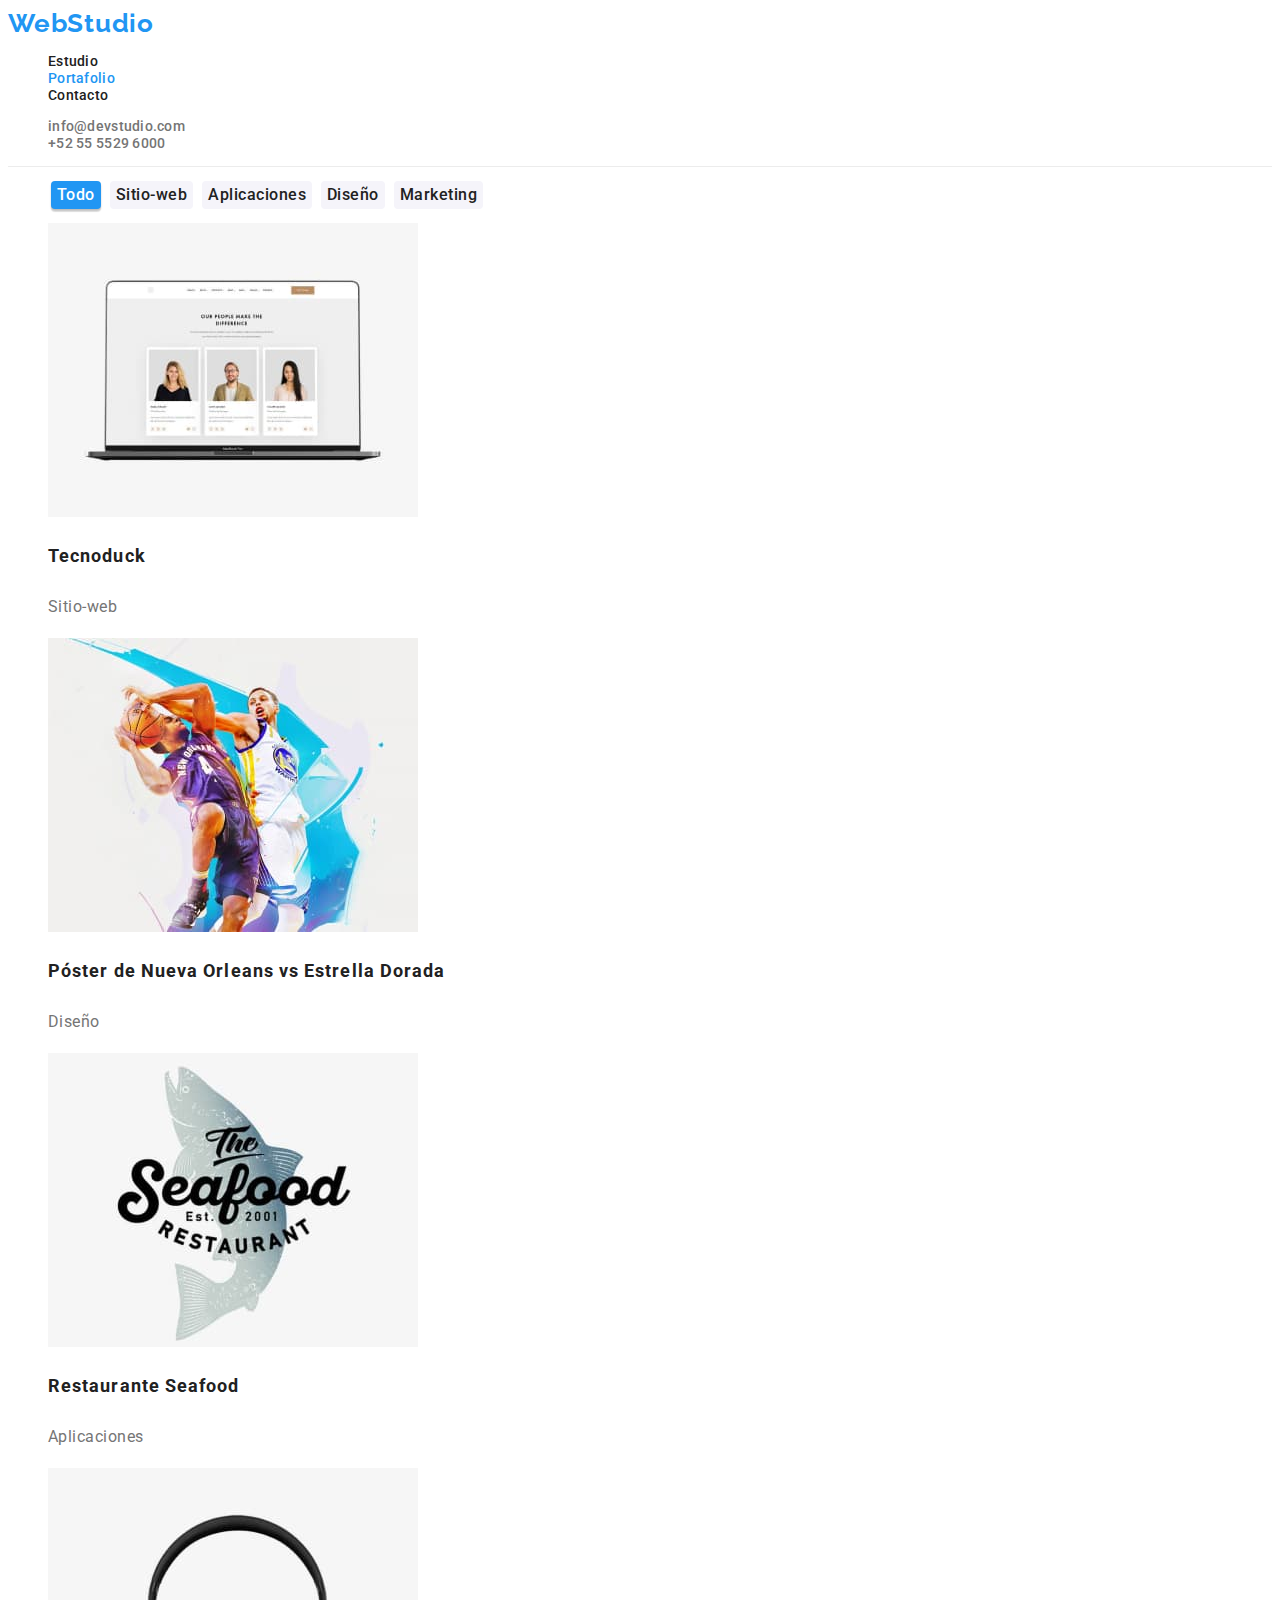
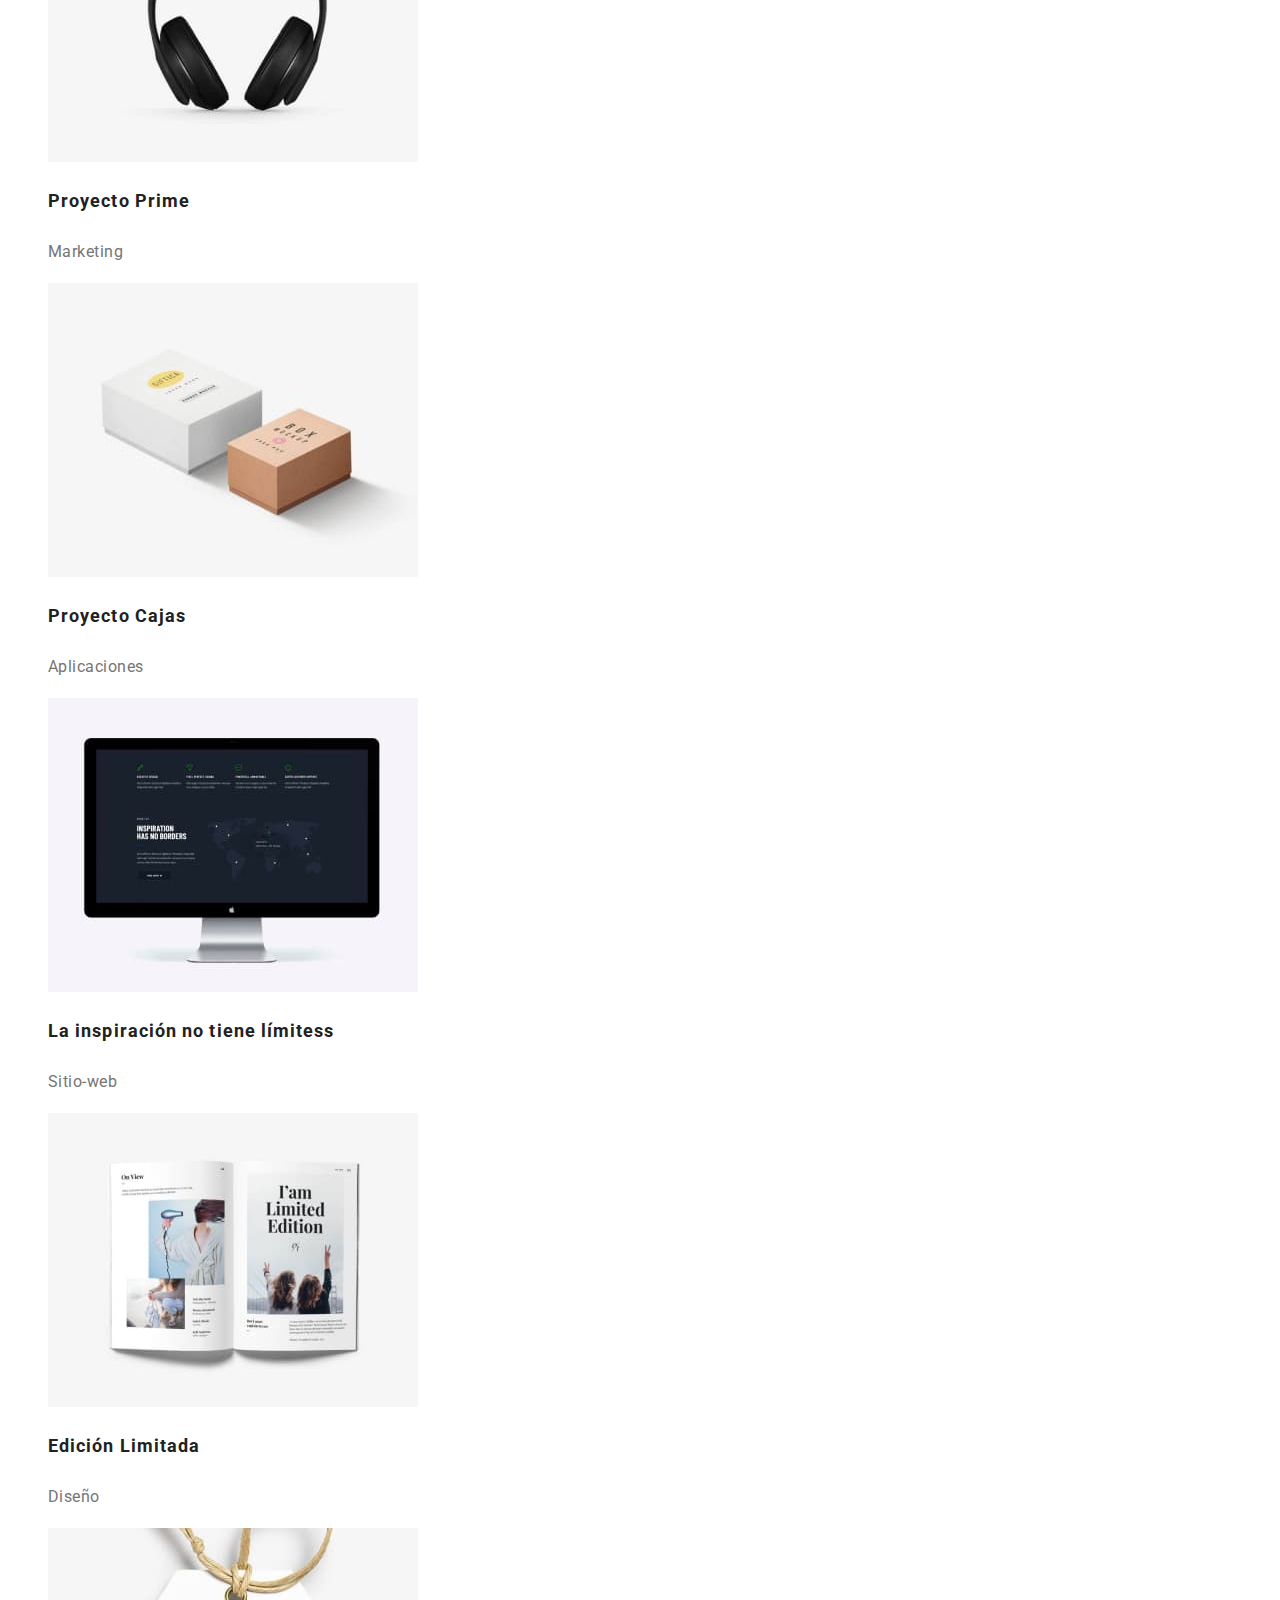
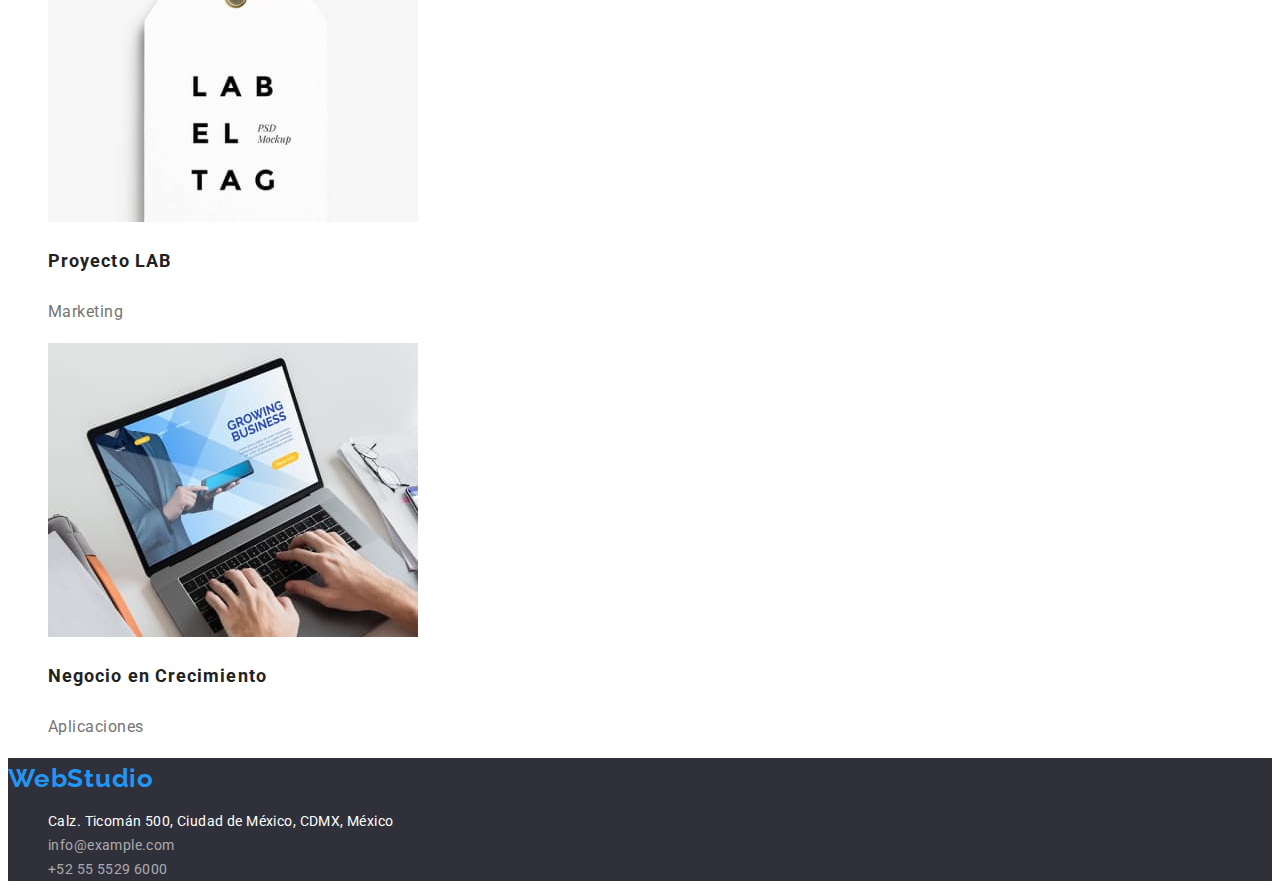
==== portfolio.html @ 963b59cc "Initial commit" ====
<!DOCTYPE html>
<html lang="en">
  <head>
    <meta charset="UTF-8" />
    <meta http-equiv="X-UA-Compatible" content="IE=edge" />
    <meta name="viewport" content="width=device-width, initial-scale=1.0" />
    <link rel="stylesheet" href="css/styles.css" />
    <link
      href="https://fonts.googleapis.com/css2?family=Raleway:ital,wght@0,400;0,500;0,900;1,700&family=Roboto:ital,wght@0,100;0,300;0,400;0,500;0,700;0,900;1,100;1,300;1,400;1,500;1,700;1,900&display=swap"
      rel="stylesheet"
    />
    <title>Portafolio</title>
  </head>
  <body>
    <!-- Aquí empieza el encabezado principal que se mantendrá en todas las páginas del sitio web -->
    <header class="header-container">
      <a href="./index.html" class="header-logo link"
        ><span class="logo-blue">WebStudio</span></a
      >
      <nav class="header-nav">
        <ul class="header-menu list">
          <li class="header-menu-item">
            <a href="./index.html" class="header-link link">Estudio</a>
          </li>
          <li class="header-menu-item">
            <a href="./portfolio.html" class="header-link link current"
              >Portafolio</a
            >
          </li>
          <li class="header-menu-item">
            <a href="" class="header-link link">Contacto</a>
          </li>
        </ul>
      </nav>
      <ul class="header-contacts list">
        <li class="header-email">
          <a href="mailto:info@devstudio.com" class="email link"
            >info@devstudio.com</a
          >
        </li>
        <li class="header-tel">
          <a href="tel:+525555296000" class="tel link">+52 55 5529 6000</a>
        </li>
      </ul>
    </header>
    <!-- Aquí está el contenido principal de nuestra página -->
    <main>
      <!-- Contiene la sección del portafolio -->
      <section class="navbar-section">
        <ul class="nav-list list">
          <li class="list-button">
            <button type="button" class="nav-button button-current">
              Todo
            </button>
          </li>
          <li class="list-button">
            <button type="button" class="nav-button">Sitio-web</button>
          </li>
          <li class="list-button">
            <button type="button" class="nav-button">Aplicaciones</button>
          </li>
          <li class="list-button">
            <button type="button" class="nav-button">Diseño</button>
          </li>
          <li class="list-button">
            <button type="button" class="nav-button">Marketing</button>
          </li>
        </ul>
        <ul class="list-portfolio list">
          <li class="portfolio-item">
            <img
              src="./image/tecnoduck.jpg"
              alt="Sitio-web Tecnoduck"
              width="370"
            />
            <h3 class="title-portfolio">Tecnoduck</h3>
            <p class="portfolio-text">Sitio-web</p>
          </li>
          <li class="portfolio-item">
            <img
              src="./image/poster.jpg"
              alt="Nueva Orleans vs Estrella Dorada"
              width="370"
            />
            <h3 class="title-portfolio">
              Póster de Nueva Orleans vs Estrella Dorada
            </h3>
            <p class="portfolio-text">Diseño</p>
          </li>
          <li>
            <img
              src="./image/restaurant.jpg"
              alt="Restaurante Seafood"
              width="370"
            />
            <h3 class="title-portfolio">Restaurante Seafood</h3>
            <p class="portfolio-text">Aplicaciones</p>
          </li>
          <li class="portfolio-item">
            <img src="./image/proyecto-prime.jpg" alt="Diadema" width="370" />
            <h3 class="title-portfolio">Proyecto Prime</h3>
            <p class="portfolio-text">Marketing</p>
          </li>
          <li>
            <img src="./image/proyecto-caja.jpg" alt="Cajas" width="370" />
            <h3 class="title-portfolio">Proyecto Cajas</h3>
            <p class="portfolio-text">Aplicaciones</p>
          </li>
          <li>
            <img src="./image/inspiracion.jpg" alt="Computador" width="370" />
            <h3 class="title-portfolio">La inspiración no tiene límitess</h3>
            <p class="portfolio-text">Sitio-web</p>
          </li>
          <li>
            <img src="./image/edicion-limitada.jpg" alt="Revista" width="370" />
            <h3 class="title-portfolio">Edición Limitada</h3>
            <p class="portfolio-text">Diseño</p>
          </li>
          <li>
            <img
              src="./image/proyecto-lab.jpg"
              alt="Etiqueta Lab El Tag"
              width="370"
            />
            <h3 class="title-portfolio">Proyecto LAB</h3>
            <p class="portfolio-text">Marketing</p>
          </li>
          <li class="portfolio-item">
            <img
              src="./image/negocio-crecimiento.jpg"
              alt="Miembro del equipo de trabajo Pablo Mijangos"
              width="370"
            />
            <h3 class="title-portfolio">Negocio en Crecimiento</h3>
            <p class="portfolio-text">Aplicaciones</p>
          </li>
        </ul>
      </section>
    </main>
    <!-- Y aquí está nuestro pie de página principal que se utiliza en todas las páginas de nuestro sitio web -->
    <footer class="footer-container">
      <a href="/index.html" class="footer-logo link"
        ><span class="logo-blue">WebStudio</span></a
      >
      <address class="footer_address">
        <ul class="footer-list list">
          <li class="footer-list-item">
            <a href="" class="address-contact link"
              >Calz. Ticomán 500, Ciudad de México, CDMX, México</a
            >
          </li>
          <li class="footer-list-item">
            <a href="mailto:info@example.com" class="footer-contact link"
              >info@example.com</a
            >
          </li>
          <li class="footer-list-item">
            <a href="tel:+525555296000" class="footer-contact link"
              >+52 55 5529 6000
            </a>
          </li>
        </ul>
      </address>
    </footer>
  </body>
</html>
---- css/styles.css ----
:root {
  --primary-text-color: #212121;
  --secundary-text-color: #757575;
  --tertiary-tex-color: rgba(255, 255, 255, 0.6);
  --accent-color: #2196f3;
  --primary-background-color: #ffffff;
  --secondary-background-color: #2f303a;
  --tertiary-background-color: #f5f4fa;
}

body {
  font-family: 'Roboto', sans-serif;
  color: var(--primary-text-color);
  background-color: var(--primary-background-color);
  font-size: 14px;
}
.list {
  list-style: none;
}
.link {
  text-decoration: none;
}

.logo-blue {
  font-family: 'Raleway', sans-serif;
  font-weight: 700;
  font-size: 26px;
  line-height: 1.19;
  letter-spacing: 0.03em;
  color: var(--accent-color);
}
.header-container {
  border-bottom: 1px solid #ececec;
}
.header-link {
  font-weight: 500;
  line-height: 1.14;
  letter-spacing: 0.02em;
  color: var(--primary-text-color);
}
.hearder-logo:focus,
.header-link:hover,
.hearder-link:focus,
.tel:hover,
.tel:focus,
.email:hover,
.email:focus,
.footer-logo:focus,
.address-contact:hover,
.address-contact:focus,
.footer-contact:hover,
.footer-contact:focus {
  color: var(--accent-color);
}
.current {
  color: var(--accent-color);
}
.tel,
.email {
  font-weight: 500;
  line-height: 1.14;
  letter-spacing: 0.02em;
  color: var(--secundary-text-color);
}
.main-intro,
.footer-container {
  background-color: var(--secondary-background-color);
}
.main-intro h1 {
  font-weight: 900;
  font-size: 44px;
  color: #ffffff;
  text-align: center;
  letter-spacing: 0.06em;
  text-transform: uppercase;
}
.intro-button {
  font-family: 'Roboto';
  font-weight: 700;
  font-size: 16px;
  line-height: 30px;
  background: var(--accent-color);
  color: var(--primary-background-color);
  box-shadow: 0px 4px 4px rgba(0, 0, 0, 0.15);
  border-radius: 4px;
  cursor: pointer;
}
.intro-button:hover,
.intro-button:focus {
  color: var(--secundary-text-color);
}
.title-benefits {
  font-weight: 700;
  line-height: 16px;
  letter-spacing: 0.03em;
  color: var(--primary-text-color);
}
.benefits-text {
  font-weight: 400;
  line-height: 24px;
  letter-spacing: 0.03em;
  color: var(--secundary-text-color);
}

.title-what-do,
.title-our-team2 {
  font-weight: 700;
  font-size: 36px;
  line-height: 42px;
  text-align: center;
  letter-spacing: 0.03em;
  color: var(--primary-text-color);
}
.section-our-team {
  background-color: var(--tertiary-background-color);
}
.title-our-team3 {
  font-weight: 500;
  font-size: 16px;
  line-height: 19px;
  letter-spacing: 0.03em;
  color: var(--primary-text-color);
}
.our-team-text {
  font-weight: 400;
  font-size: 16px;
  line-height: 19px;
  letter-spacing: 0.03em;
  color: var(--secundary-text-color);
}
.footer-logo {
  font-family: 'Raleway', sans-serif;
  color: var(--primary-background-color);
  font-weight: 700;
  font-size: 31px;
  line-height: 1.19;
  letter-spacing: 0.03em;
}
.address-contact {
  font-style: normal;
  font-weight: 400;
  line-height: 24px;
  letter-spacing: 0.03em;
  color: var(--primary-background-color);
}
.footer-contact {
  font-style: normal;
  font-weight: 400;
  line-height: 24px;
  letter-spacing: 0.03em;
  color: var(--tertiary-tex-color);
}
.title-portfolio {
  font-weight: 700;
  font-size: 18px;
  line-height: 36px;
  letter-spacing: 0.06em;
  color: var(--primary-text-color);
}
.portfolio-text {
  font-weight: 400;
  font-size: 16px;
  line-height: 30px;
  letter-spacing: 0.03em;
  color: var(--secundary-text-color);
}
.nav-button {
  font-family: 'Roboto';
  font-weight: 500;
  font-size: 16px;
  line-height: 26px;
  letter-spacing: 0.03em;
  color: var(--primary-text-color);
  background-color: var(--tertiary-background-color);
  border-radius: 4px;
  outline: none;
  border: none;
  cursor: pointer;
}
.button-current {
  color: var(--primary-background-color);
  background-color: var(--accent-color);
  box-shadow: 0px 3px 1px rgba(0, 0, 0, 0.1), 0px 1px 2px rgba(0, 0, 0, 0.08),
    0px 2px 2px rgba(0, 0, 0, 0.12);
}
.nav-button:hover,
.nav-button:focus {
  color: var(--primary-background-color);
  background-color: var(--accent-color);
}
.list-button {
  display: inline;
  padding-left: 3px;
  padding-right: 3px;
}
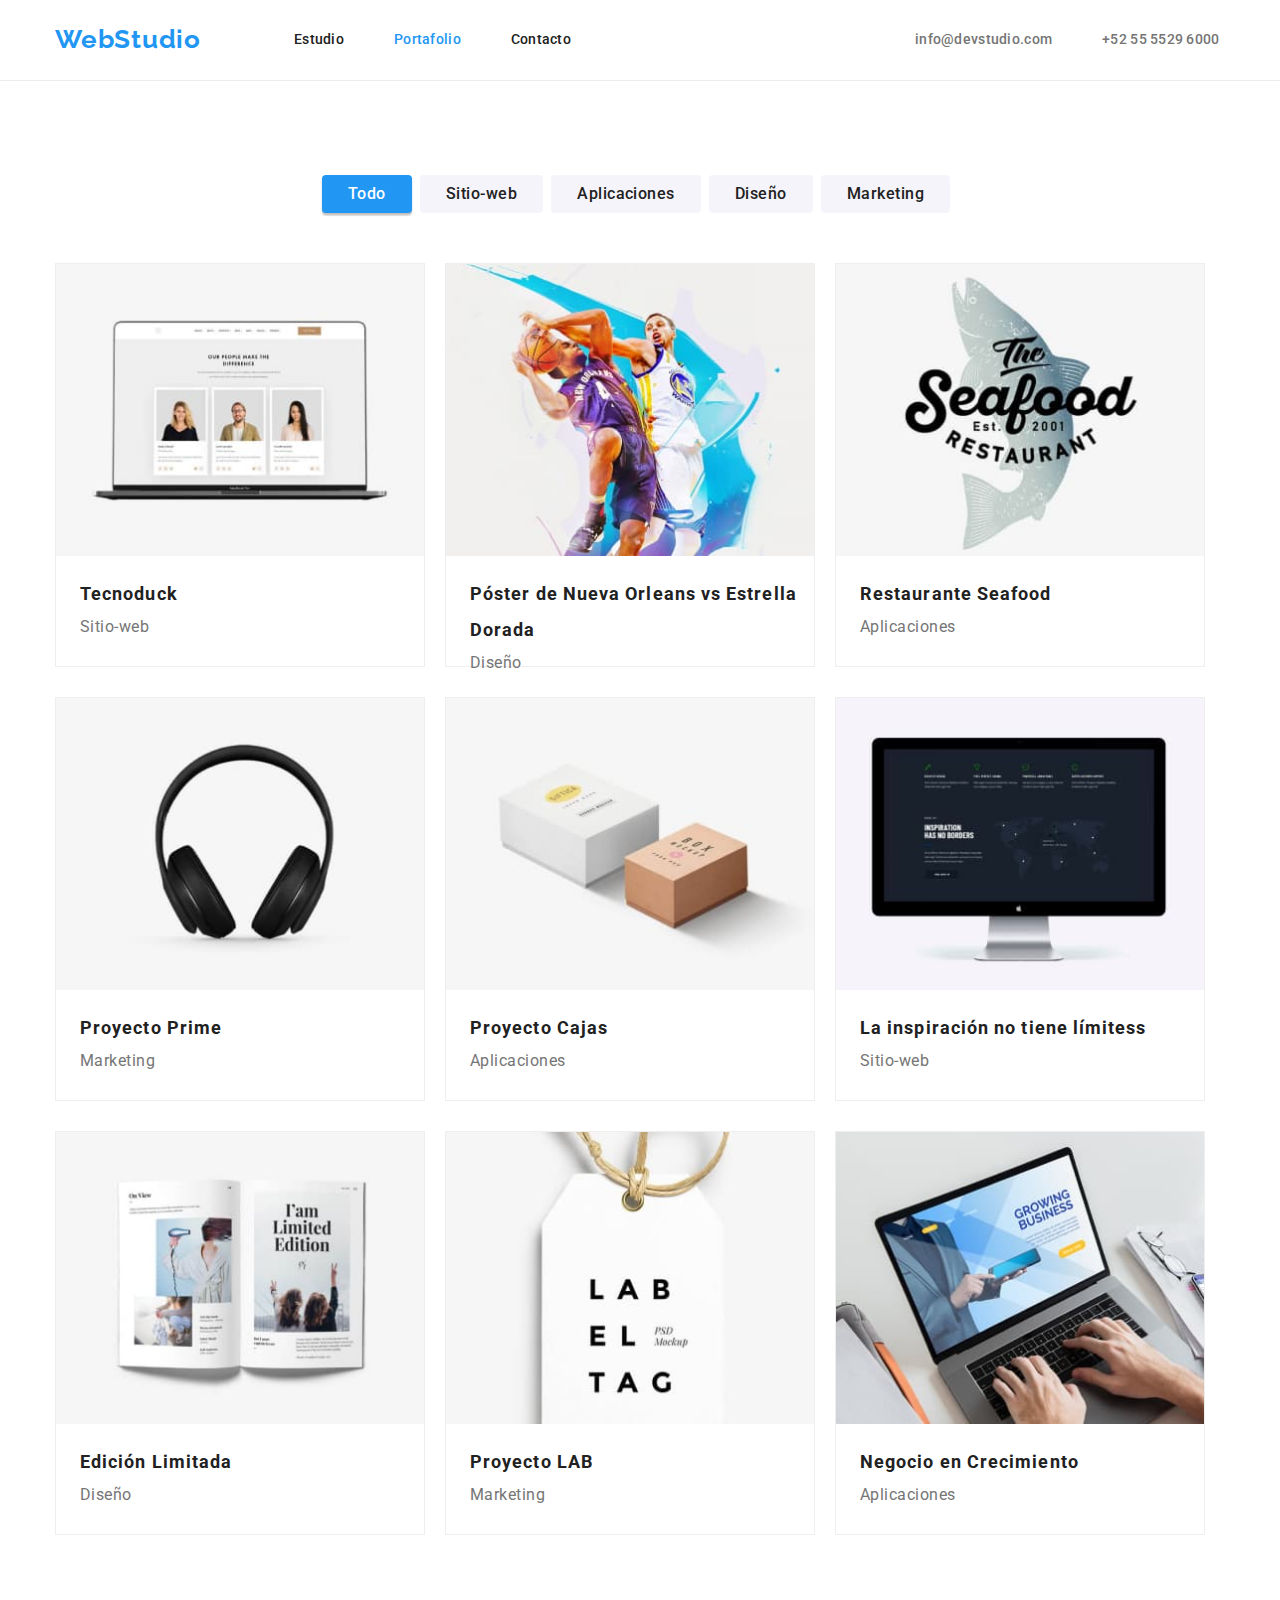
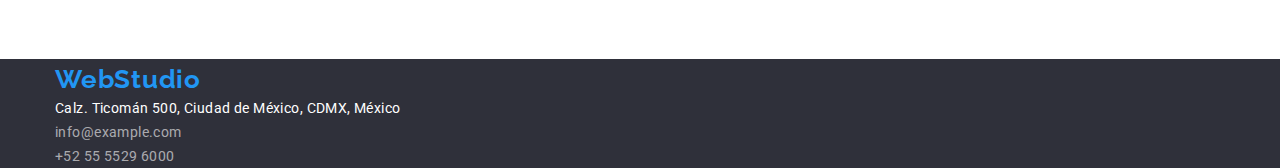
==== commit d50fd42c: "Se modifico index.html, portfolio.html y styles.css" ====
--- a/portfolio.html
+++ b/portfolio.html
@@ -4,163 +4,186 @@
     <meta charset="UTF-8" />
     <meta http-equiv="X-UA-Compatible" content="IE=edge" />
     <meta name="viewport" content="width=device-width, initial-scale=1.0" />
-    <link rel="stylesheet" href="css/styles.css" />
+    <title>WebStudio</title>
+    <!-- Fuentes -->
     <link
       href="https://fonts.googleapis.com/css2?family=Raleway:ital,wght@0,400;0,500;0,900;1,700&family=Roboto:ital,wght@0,100;0,300;0,400;0,500;0,700;0,900;1,100;1,300;1,400;1,500;1,700;1,900&display=swap"
       rel="stylesheet"
     />
-    <title>Portafolio</title>
+    <link rel="preconnect" href="https://fonts.googleapis.com" />
+    <link rel="preconnect" href="https://fonts.gstatic.com" crossorigin />
+    <!-- Normalize -->
+    <link
+      rel="stylesheet"
+      href="https://cdnjs.cloudflare.com/ajax/libs/modern-normalize/1.0.0/modern-normalize.min.css"
+    />
+    <!-- Mis Estilos -->
+    <link rel="stylesheet" href="./css/styles.css" />
   </head>
   <body>
     <!-- Aquí empieza el encabezado principal que se mantendrá en todas las páginas del sitio web -->
-    <header class="header-container">
-      <a href="./index.html" class="header-logo link"
-        ><span class="logo-blue">WebStudio</span></a
-      >
-      <nav class="header-nav">
-        <ul class="header-menu list">
-          <li class="header-menu-item">
-            <a href="./index.html" class="header-link link">Estudio</a>
-          </li>
-          <li class="header-menu-item">
-            <a href="./portfolio.html" class="header-link link current"
-              >Portafolio</a
+    <header class="header">
+      <div class="container container-header">
+        <a href="./index.html" class="header-logo link"
+          ><span class="logo-blue">WebStudio</span></a
+        >
+        <nav class="header-nav">
+          <ul class="header-menu list">
+            <li class="header-menu-item">
+              <a href="./index.html" class="header-link link">Estudio</a>
+            </li>
+            <li class="header-menu-item">
+              <a href="./portfolio.html" class="header-link link current"
+                >Portafolio</a
+              >
+            </li>
+            <li class="header-menu-item">
+              <a href="" class="header-link link contacto">Contacto</a>
+            </li>
+          </ul>
+        </nav>
+        <ul class="header-contacts list">
+          <li class="header-email">
+            <a
+              href="mailto:info@devstudio.com"
+              class="email header-contacts-link link"
+              >info@devstudio.com</a
             >
           </li>
-          <li class="header-menu-item">
-            <a href="" class="header-link link">Contacto</a>
+          <li class="header-tel">
+            <a href="tel:+525555296000" class="tel header-contacts-link link"
+              >+52 55 5529 6000</a
+            >
           </li>
         </ul>
-      </nav>
-      <ul class="header-contacts list">
-        <li class="header-email">
-          <a href="mailto:info@devstudio.com" class="email link"
-            >info@devstudio.com</a
-          >
-        </li>
-        <li class="header-tel">
-          <a href="tel:+525555296000" class="tel link">+52 55 5529 6000</a>
-        </li>
-      </ul>
+      </div>
     </header>
     <!-- Aquí está el contenido principal de nuestra página -->
     <main>
       <!-- Contiene la sección del portafolio -->
-      <section class="navbar-section">
-        <ul class="nav-list list">
-          <li class="list-button">
-            <button type="button" class="nav-button button-current">
-              Todo
-            </button>
-          </li>
-          <li class="list-button">
-            <button type="button" class="nav-button">Sitio-web</button>
-          </li>
-          <li class="list-button">
-            <button type="button" class="nav-button">Aplicaciones</button>
-          </li>
-          <li class="list-button">
-            <button type="button" class="nav-button">Diseño</button>
-          </li>
-          <li class="list-button">
-            <button type="button" class="nav-button">Marketing</button>
-          </li>
-        </ul>
-        <ul class="list-portfolio list">
-          <li class="portfolio-item">
-            <img
-              src="./image/tecnoduck.jpg"
-              alt="Sitio-web Tecnoduck"
-              width="370"
-            />
-            <h3 class="title-portfolio">Tecnoduck</h3>
-            <p class="portfolio-text">Sitio-web</p>
-          </li>
-          <li class="portfolio-item">
-            <img
-              src="./image/poster.jpg"
-              alt="Nueva Orleans vs Estrella Dorada"
-              width="370"
-            />
-            <h3 class="title-portfolio">
-              Póster de Nueva Orleans vs Estrella Dorada
-            </h3>
-            <p class="portfolio-text">Diseño</p>
-          </li>
-          <li>
-            <img
-              src="./image/restaurant.jpg"
-              alt="Restaurante Seafood"
-              width="370"
-            />
-            <h3 class="title-portfolio">Restaurante Seafood</h3>
-            <p class="portfolio-text">Aplicaciones</p>
-          </li>
-          <li class="portfolio-item">
-            <img src="./image/proyecto-prime.jpg" alt="Diadema" width="370" />
-            <h3 class="title-portfolio">Proyecto Prime</h3>
-            <p class="portfolio-text">Marketing</p>
-          </li>
-          <li>
-            <img src="./image/proyecto-caja.jpg" alt="Cajas" width="370" />
-            <h3 class="title-portfolio">Proyecto Cajas</h3>
-            <p class="portfolio-text">Aplicaciones</p>
-          </li>
-          <li>
-            <img src="./image/inspiracion.jpg" alt="Computador" width="370" />
-            <h3 class="title-portfolio">La inspiración no tiene límitess</h3>
-            <p class="portfolio-text">Sitio-web</p>
-          </li>
-          <li>
-            <img src="./image/edicion-limitada.jpg" alt="Revista" width="370" />
-            <h3 class="title-portfolio">Edición Limitada</h3>
-            <p class="portfolio-text">Diseño</p>
-          </li>
-          <li>
-            <img
-              src="./image/proyecto-lab.jpg"
-              alt="Etiqueta Lab El Tag"
-              width="370"
-            />
-            <h3 class="title-portfolio">Proyecto LAB</h3>
-            <p class="portfolio-text">Marketing</p>
-          </li>
-          <li class="portfolio-item">
-            <img
-              src="./image/negocio-crecimiento.jpg"
-              alt="Miembro del equipo de trabajo Pablo Mijangos"
-              width="370"
-            />
-            <h3 class="title-portfolio">Negocio en Crecimiento</h3>
-            <p class="portfolio-text">Aplicaciones</p>
-          </li>
-        </ul>
+      <section class="navbar-section section">
+        <div class="container">
+          <ul class="nav-list list">
+            <li class="list-button">
+              <button type="button" class="nav-button button-current">
+                Todo
+              </button>
+            </li>
+            <li class="list-button">
+              <button type="button" class="nav-button">Sitio-web</button>
+            </li>
+            <li class="list-button">
+              <button type="button" class="nav-button">Aplicaciones</button>
+            </li>
+            <li class="list-button">
+              <button type="button" class="nav-button">Diseño</button>
+            </li>
+            <li class="list-button">
+              <button type="button" class="nav-button">Marketing</button>
+            </li>
+          </ul>
+          <ul class="list-portfolio grid-container-portfolio list">
+            <li class="portfolio-item">
+              <img
+                src="./image/tecnoduck.jpg"
+                alt="Sitio-web Tecnoduck"
+                width="370"
+              />
+              <h3 class="title-portfolio">Tecnoduck</h3>
+              <p class="portfolio-text">Sitio-web</p>
+            </li>
+            <li class="portfolio-item">
+              <img
+                src="./image/poster.jpg"
+                alt="Nueva Orleans vs Estrella Dorada"
+                width="370"
+              />
+              <h3 class="title-portfolio">
+                Póster de Nueva Orleans vs Estrella Dorada
+              </h3>
+              <p class="portfolio-text">Diseño</p>
+            </li>
+            <li class="portfolio-item">
+              <img
+                src="./image/restaurant.jpg"
+                alt="Restaurante Seafood"
+                width="370"
+              />
+              <h3 class="title-portfolio">Restaurante Seafood</h3>
+              <p class="portfolio-text">Aplicaciones</p>
+            </li>
+            <li class="portfolio-item">
+              <img src="./image/proyecto-prime.jpg" alt="Diadema" width="370" />
+              <h3 class="title-portfolio">Proyecto Prime</h3>
+              <p class="portfolio-text">Marketing</p>
+            </li>
+            <li class="portfolio-item">
+              <img src="./image/proyecto-caja.jpg" alt="Cajas" width="370" />
+              <h3 class="title-portfolio">Proyecto Cajas</h3>
+              <p class="portfolio-text">Aplicaciones</p>
+            </li>
+            <li class="portfolio-item">
+              <img src="./image/inspiracion.jpg" alt="Computador" width="370" />
+              <h3 class="title-portfolio">La inspiración no tiene límitess</h3>
+              <p class="portfolio-text">Sitio-web</p>
+            </li>
+            <li class="portfolio-item">
+              <img
+                src="./image/edicion-limitada.jpg"
+                alt="Revista"
+                width="370"
+              />
+              <h3 class="title-portfolio">Edición Limitada</h3>
+              <p class="portfolio-text">Diseño</p>
+            </li>
+            <li class="portfolio-item">
+              <img
+                src="./image/proyecto-lab.jpg"
+                alt="Etiqueta Lab El Tag"
+                width="370"
+              />
+              <h3 class="title-portfolio">Proyecto LAB</h3>
+              <p class="portfolio-text">Marketing</p>
+            </li>
+            <li class="portfolio-item">
+              <img
+                src="./image/negocio-crecimiento.jpg"
+                alt="Miembro del equipo de trabajo Pablo Mijangos"
+                width="370"
+              />
+              <h3 class="title-portfolio">Negocio en Crecimiento</h3>
+              <p class="portfolio-text">Aplicaciones</p>
+            </li>
+          </ul>
+        </div>
       </section>
     </main>
     <!-- Y aquí está nuestro pie de página principal que se utiliza en todas las páginas de nuestro sitio web -->
-    <footer class="footer-container">
-      <a href="/index.html" class="footer-logo link"
-        ><span class="logo-blue">WebStudio</span></a
-      >
-      <address class="footer_address">
-        <ul class="footer-list list">
-          <li class="footer-list-item">
-            <a href="" class="address-contact link"
-              >Calz. Ticomán 500, Ciudad de México, CDMX, México</a
-            >
-          </li>
-          <li class="footer-list-item">
-            <a href="mailto:info@example.com" class="footer-contact link"
-              >info@example.com</a
-            >
-          </li>
-          <li class="footer-list-item">
-            <a href="tel:+525555296000" class="footer-contact link"
-              >+52 55 5529 6000
-            </a>
-          </li>
-        </ul>
-      </address>
+    <footer class="footer">
+      <div class="container">
+        <a href="/index.html" class="footer-logo link"
+          ><span class="logo-blue">WebStudio</span></a
+        >
+        <address class="footer_address">
+          <ul class="footer-list list">
+            <li class="footer-list-item">
+              <a href="" class="address-contact link"
+                >Calz. Ticomán 500, Ciudad de México, CDMX, México</a
+              >
+            </li>
+            <li class="footer-list-item">
+              <a href="mailto:info@example.com" class="footer-contact link"
+                >info@example.com</a
+              >
+            </li>
+            <li class="footer-list-item">
+              <a href="tel:+525555296000" class="footer-contact link"
+                >+52 55 5529 6000
+              </a>
+            </li>
+          </ul>
+        </address>
+      </div>
     </footer>
   </body>
 </html>
--- a/css/styles.css
+++ b/css/styles.css
@@ -1,3 +1,63 @@
+*,
+*::before,
+*::after {
+  box-sizing: border-box;
+}
+h1 {
+  color: var(--hero-color);
+  font-size: 90px;
+}
+/*
+p {
+  font-size: 18px;
+  line-height: 30px;
+}
+
+span,
+a {
+  font-size: 11px;
+}
+*/
+b {
+  color: var(--custom-dark);
+  font-size: 42px;
+}
+
+h1,
+h2,
+h3,
+h4,
+h5,
+h6,
+p {
+  margin: 0;
+}
+
+html {
+  box-sizing: border-box;
+}
+
+img {
+  display: block;
+  max-width: 100%;
+  height: auto;
+}
+
+address {
+  font-style: normal;
+}
+
+.link {
+  text-decoration: none;
+  color: inherit;
+}
+
+.list {
+  list-style: none;
+  padding: 0;
+  margin: 0;
+}
+
 :root {
   --primary-text-color: #212121;
   --secundary-text-color: #757575;
@@ -14,13 +74,20 @@
   background-color: var(--primary-background-color);
   font-size: 14px;
 }
-.list {
-  list-style: none;
-}
-.link {
-  text-decoration: none;
-}
-
+
+.container {
+  width: 1200px;
+  padding-left: 15px;
+  padding-right: 15px;
+  margin: 0 auto;
+}
+
+.section {
+  padding-top: 94px;
+  padding-bottom: 94px;
+}
+
+/*SECTION-HEADER*/
 .logo-blue {
   font-family: 'Raleway', sans-serif;
   font-weight: 700;
@@ -29,22 +96,59 @@
   letter-spacing: 0.03em;
   color: var(--accent-color);
 }
-.header-container {
+
+.header-logo {
+  padding-top: 24px;
+  padding-bottom: 25px;
+  padding-right: 93px;
+}
+
+.header {
   border-bottom: 1px solid #ececec;
 }
+.container-header {
+  display: flex;
+  align-items: center;
+}
+
+.header-menu {
+  display: flex;
+}
+
+.header-contacts {
+  display: flex;
+}
+
 .header-link {
   font-weight: 500;
   line-height: 1.14;
   letter-spacing: 0.02em;
   color: var(--primary-text-color);
-}
-.hearder-logo:focus,
+  padding-top: 32px;
+  padding-bottom: 32px;
+}
+
+.header-contacts-link {
+  font-weight: 500;
+  line-height: 1.14;
+  letter-spacing: 0.02em;
+  color: var(--secundary-text-color);
+}
+
+.header-menu-item:not(:last-child),
+.header-email:not(:last-child) {
+  margin-right: 50px;
+}
+
+.contacto {
+  padding-right: 344px;
+}
+
+.header-logo:focus,
 .header-link:hover,
-.hearder-link:focus,
-.tel:hover,
-.tel:focus,
-.email:hover,
-.email:focus,
+.header-link:focus,
+.header-contacts-link:hover,
+.header-contacts-link:focus,
 .footer-logo:focus,
 .address-contact:hover,
 .address-contact:focus,
@@ -55,15 +159,10 @@
 .current {
   color: var(--accent-color);
 }
-.tel,
-.email {
-  font-weight: 500;
-  line-height: 1.14;
-  letter-spacing: 0.02em;
-  color: var(--secundary-text-color);
-}
+
+/*SECTION-INTRO*/
 .main-intro,
-.footer-container {
+.footer {
   background-color: var(--secondary-background-color);
 }
 .main-intro h1 {
@@ -73,6 +172,7 @@
   text-align: center;
   letter-spacing: 0.06em;
   text-transform: uppercase;
+  width: 696px;
 }
 .intro-button {
   font-family: 'Roboto';
@@ -84,42 +184,97 @@
   box-shadow: 0px 4px 4px rgba(0, 0, 0, 0.15);
   border-radius: 4px;
   cursor: pointer;
-}
+  border: none;
+  margin: 0 auto;
+  padding: 10px 32px;
+}
+
+.container-intro {
+  display: flex;
+  flex-direction: column;
+  justify-content: center;
+  align-items: center;
+  gap: 20px;
+}
+
+/*SECTION-BENEFITS*/
+.benefits-list {
+  display: flex;
+  justify-content: center;
+}
+
 .intro-button:hover,
 .intro-button:focus {
+  color: var(--primary-background-color);
+}
+.title-benefits {
+  font-weight: 700;
+  line-height: 16px;
+  letter-spacing: 0.03em;
+  color: var(--primary-text-color);
+  padding-bottom: 10px;
+}
+.benefits-text {
+  font-weight: 400;
+  line-height: 24px;
+  letter-spacing: 0.03em;
   color: var(--secundary-text-color);
-}
-.title-benefits {
-  font-weight: 700;
-  line-height: 16px;
-  letter-spacing: 0.03em;
-  color: var(--primary-text-color);
-}
-.benefits-text {
-  font-weight: 400;
-  line-height: 24px;
-  letter-spacing: 0.03em;
-  color: var(--secundary-text-color);
-}
+  width: 270px;
+  padding-right: 30px;
+}
+
+.img-container-list {
+  display: flex;
+  justify-content: center;
+  align-items: center;
+}
+
+/*SECTION-WORK*/
 
 .title-what-do,
-.title-our-team2 {
+.title-our-team {
   font-weight: 700;
   font-size: 36px;
   line-height: 42px;
   text-align: center;
   letter-spacing: 0.03em;
   color: var(--primary-text-color);
-}
+  padding-bottom: 50px;
+}
+
+.img-work-list {
+  width: 373.16px;
+  padding-right: 20px;
+}
+
+/*SECTION-OUR-TEAM*/
+
 .section-our-team {
   background-color: var(--tertiary-background-color);
 }
-.title-our-team3 {
+
+.grid-container-our-team {
+  display: grid;
+  grid-template-columns: 1fr 1fr 1fr 1fr;
+}
+
+.our-team-item {
+  background-color: var(--primary-background-color);
+  box-shadow: 0px 1px 3px rgba(0, 0, 0, 0.12), 0px 1px 1px rgba(0, 0, 0, 0.14),
+    0px 2px 1px rgba(0, 0, 0, 0.2);
+  border-radius: 0px 0px 4px 4px;
+  width: 270px;
+}
+
+.title-our-team-person {
   font-weight: 500;
   font-size: 16px;
   line-height: 19px;
   letter-spacing: 0.03em;
   color: var(--primary-text-color);
+  text-align: center;
+  padding-top: 30px;
+  padding-bottom: 10px;
 }
 .our-team-text {
   font-weight: 400;
@@ -127,69 +282,109 @@
   line-height: 19px;
   letter-spacing: 0.03em;
   color: var(--secundary-text-color);
-}
-.footer-logo {
-  font-family: 'Raleway', sans-serif;
-  color: var(--primary-background-color);
-  font-weight: 700;
-  font-size: 31px;
-  line-height: 1.19;
-  letter-spacing: 0.03em;
-}
-.address-contact {
-  font-style: normal;
-  font-weight: 400;
-  line-height: 24px;
-  letter-spacing: 0.03em;
-  color: var(--primary-background-color);
-}
-.footer-contact {
-  font-style: normal;
-  font-weight: 400;
-  line-height: 24px;
-  letter-spacing: 0.03em;
-  color: var(--tertiary-tex-color);
-}
+  text-align: center;
+  padding-bottom: 30px;
+}
+
+/*PORTFOLIO*/
+
+.nav-list {
+  display: flex;
+  justify-content: center;
+}
+.nav-button {
+  font-family: 'Roboto';
+  font-weight: 500;
+  font-size: 16px;
+  line-height: 26px;
+  letter-spacing: 0.03em;
+  color: var(--primary-text-color);
+  background-color: var(--tertiary-background-color);
+  border-radius: 4px;
+  border: none;
+  cursor: pointer;
+  margin-bottom: 50px;
+  padding: 6px 26px;
+}
+
+.button-current {
+  color: var(--primary-background-color);
+  background-color: var(--accent-color);
+  box-shadow: 0px 3px 1px rgba(0, 0, 0, 0.1), 0px 1px 2px rgba(0, 0, 0, 0.08),
+    0px 2px 2px rgba(0, 0, 0, 0.12);
+}
+
+.nav-button:hover,
+.nav-button:focus {
+  color: var(--primary-background-color);
+  background-color: var(--accent-color);
+}
+
+.list-button {
+  padding-right: 8px;
+}
+
 .title-portfolio {
   font-weight: 700;
   font-size: 18px;
   line-height: 36px;
   letter-spacing: 0.06em;
   color: var(--primary-text-color);
-}
+  padding-left: 24px;
+  padding-top: 20px;
+}
+
 .portfolio-text {
   font-weight: 400;
   font-size: 16px;
   line-height: 30px;
   letter-spacing: 0.03em;
   color: var(--secundary-text-color);
-}
-.nav-button {
-  font-family: 'Roboto';
-  font-weight: 500;
-  font-size: 16px;
-  line-height: 26px;
-  letter-spacing: 0.03em;
-  color: var(--primary-text-color);
-  background-color: var(--tertiary-background-color);
-  border-radius: 4px;
-  outline: none;
-  border: none;
-  cursor: pointer;
-}
-.button-current {
-  color: var(--primary-background-color);
-  background-color: var(--accent-color);
-  box-shadow: 0px 3px 1px rgba(0, 0, 0, 0.1), 0px 1px 2px rgba(0, 0, 0, 0.08),
-    0px 2px 2px rgba(0, 0, 0, 0.12);
-}
-.nav-button:hover,
-.nav-button:focus {
-  color: var(--primary-background-color);
-  background-color: var(--accent-color);
-}
-.list-button {
-  display: inline;
-  padding-left: 3px;
-  padding-right: 3px;
-}
+  padding-left: 24px;
+  padding-right: 24px;
+  padding-bottom: 20px;
+}
+
+.grid-container-portfolio {
+  display: grid;
+  grid-template-columns: 1fr 1fr 1fr;
+}
+
+.portfolio-item {
+  background-color: var(--primary-background-color);
+  border: 1px solid #eeeeee;
+  width: 370px;
+  height: 404px;
+  margin-bottom: 30px;
+}
+
+.portfolio-item:hover {
+  box-shadow: 0px 1px 1px rgba(0, 0, 0, 0.12), 0px 4px 4px rgba(0, 0, 0, 0.06),
+    1px 4px 6px rgba(0, 0, 0, 0.16);
+}
+
+/*FOOTER*/
+
+.footer-logo {
+  font-family: 'Raleway', sans-serif;
+  color: var(--primary-background-color);
+  font-weight: 700;
+  font-size: 31px;
+  line-height: 1.19;
+  letter-spacing: 0.03em;
+}
+.address-contact {
+  font-style: normal;
+  font-weight: 400;
+  line-height: 24px;
+  letter-spacing: 0.03em;
+  color: var(--primary-background-color);
+}
+
+.footer-contact {
+  font-style: normal;
+  font-weight: 400;
+  line-height: 24px;
+  letter-spacing: 0.03em;
+  color: var(--tertiary-tex-color);
+}
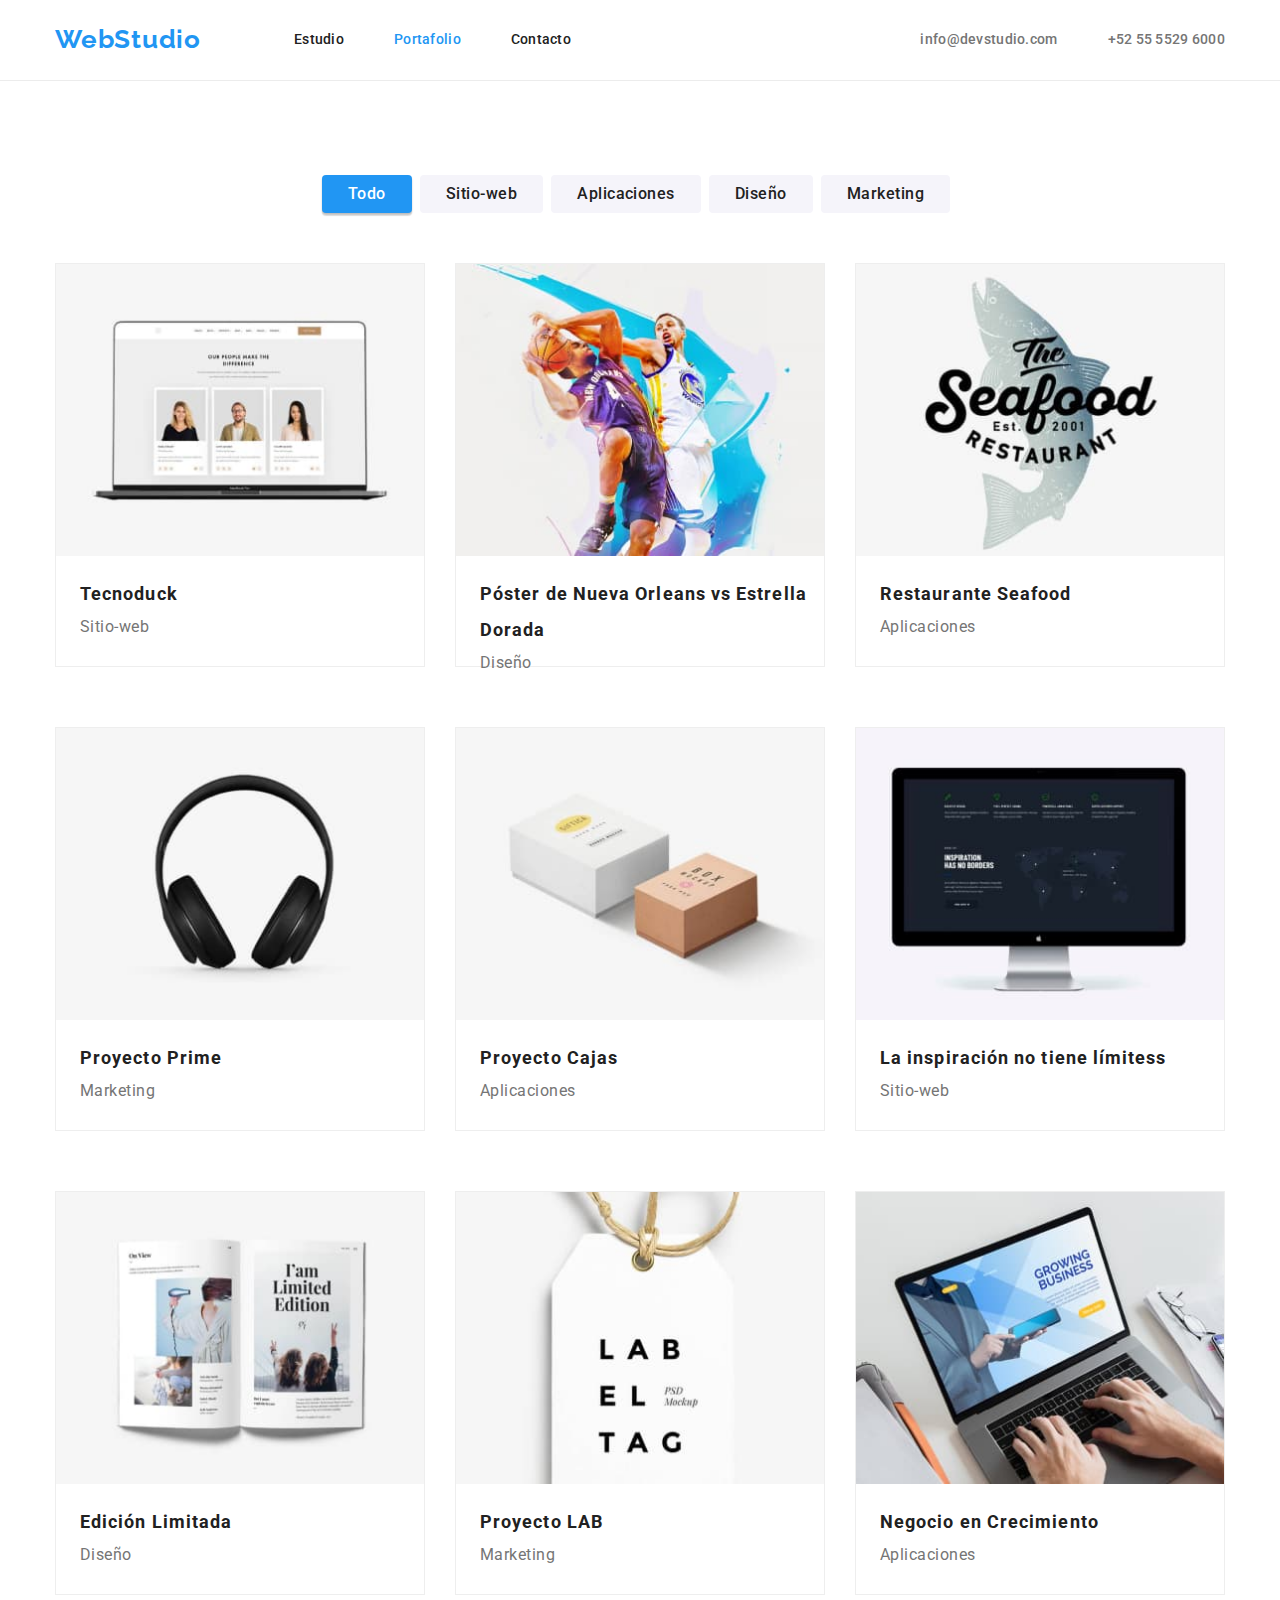
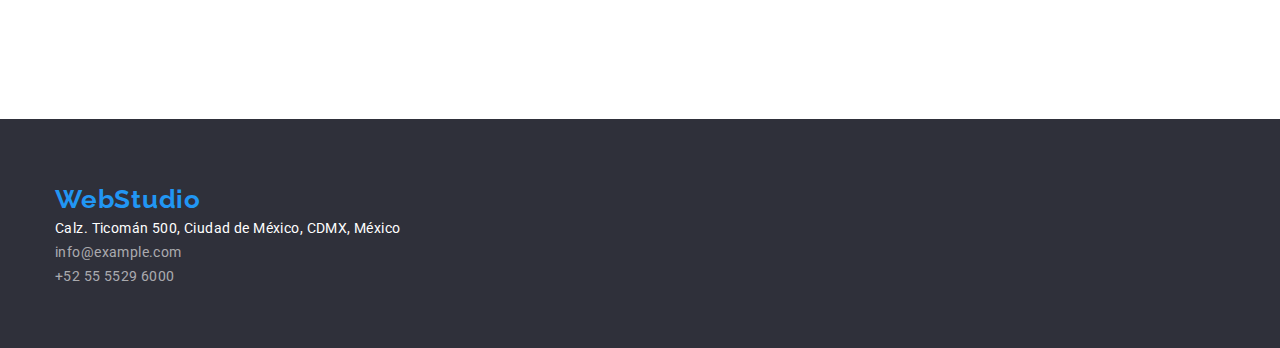
==== commit aace9542: "Se modifico index.html, portfolio.html y styles.css" ====
--- a/portfolio.html
+++ b/portfolio.html
@@ -82,15 +82,17 @@
               <button type="button" class="nav-button">Marketing</button>
             </li>
           </ul>
-          <ul class="list-portfolio grid-container-portfolio list">
+          <ul class="portfolio-list list">
             <li class="portfolio-item">
               <img
                 src="./image/tecnoduck.jpg"
                 alt="Sitio-web Tecnoduck"
                 width="370"
               />
-              <h3 class="title-portfolio">Tecnoduck</h3>
-              <p class="portfolio-text">Sitio-web</p>
+              <div class="container-title-text-port">
+                <h3 class="title-portfolio">Tecnoduck</h3>
+                <p class="portfolio-text">Sitio-web</p>
+              </div>
             </li>
             <li class="portfolio-item">
               <img
@@ -98,10 +100,12 @@
                 alt="Nueva Orleans vs Estrella Dorada"
                 width="370"
               />
-              <h3 class="title-portfolio">
-                Póster de Nueva Orleans vs Estrella Dorada
-              </h3>
-              <p class="portfolio-text">Diseño</p>
+              <div class="container-title-text-port">
+                <h3 class="title-portfolio">
+                  Póster de Nueva Orleans vs Estrella Dorada
+                </h3>
+                <p class="portfolio-text">Diseño</p>
+              </div>
             </li>
             <li class="portfolio-item">
               <img
@@ -109,23 +113,33 @@
                 alt="Restaurante Seafood"
                 width="370"
               />
-              <h3 class="title-portfolio">Restaurante Seafood</h3>
-              <p class="portfolio-text">Aplicaciones</p>
+              <div class="container-title-text-port">
+                <h3 class="title-portfolio">Restaurante Seafood</h3>
+                <p class="portfolio-text">Aplicaciones</p>
+              </div>
             </li>
             <li class="portfolio-item">
               <img src="./image/proyecto-prime.jpg" alt="Diadema" width="370" />
-              <h3 class="title-portfolio">Proyecto Prime</h3>
-              <p class="portfolio-text">Marketing</p>
+              <div class="container-title-text-port">
+                <h3 class="title-portfolio">Proyecto Prime</h3>
+                <p class="portfolio-text">Marketing</p>
+              </div>
             </li>
             <li class="portfolio-item">
               <img src="./image/proyecto-caja.jpg" alt="Cajas" width="370" />
-              <h3 class="title-portfolio">Proyecto Cajas</h3>
-              <p class="portfolio-text">Aplicaciones</p>
+              <div class="container-title-text-port">
+                <h3 class="title-portfolio">Proyecto Cajas</h3>
+                <p class="portfolio-text">Aplicaciones</p>
+              </div>
             </li>
             <li class="portfolio-item">
               <img src="./image/inspiracion.jpg" alt="Computador" width="370" />
-              <h3 class="title-portfolio">La inspiración no tiene límitess</h3>
-              <p class="portfolio-text">Sitio-web</p>
+              <div class="container-title-text-port">
+                <h3 class="title-portfolio">
+                  La inspiración no tiene límitess
+                </h3>
+                <p class="portfolio-text">Sitio-web</p>
+              </div>
             </li>
             <li class="portfolio-item">
               <img
@@ -133,8 +147,10 @@
                 alt="Revista"
                 width="370"
               />
-              <h3 class="title-portfolio">Edición Limitada</h3>
-              <p class="portfolio-text">Diseño</p>
+              <div class="container-title-text-port">
+                <h3 class="title-portfolio">Edición Limitada</h3>
+                <p class="portfolio-text">Diseño</p>
+              </div>
             </li>
             <li class="portfolio-item">
               <img
@@ -142,8 +158,10 @@
                 alt="Etiqueta Lab El Tag"
                 width="370"
               />
-              <h3 class="title-portfolio">Proyecto LAB</h3>
-              <p class="portfolio-text">Marketing</p>
+              <div class="container-title-text-port">
+                <h3 class="title-portfolio">Proyecto LAB</h3>
+                <p class="portfolio-text">Marketing</p>
+              </div>
             </li>
             <li class="portfolio-item">
               <img
@@ -151,8 +169,10 @@
                 alt="Miembro del equipo de trabajo Pablo Mijangos"
                 width="370"
               />
-              <h3 class="title-portfolio">Negocio en Crecimiento</h3>
-              <p class="portfolio-text">Aplicaciones</p>
+              <div class="container-title-text-port">
+                <h3 class="title-portfolio">Negocio en Crecimiento</h3>
+                <p class="portfolio-text">Aplicaciones</p>
+              </div>
             </li>
           </ul>
         </div>
@@ -160,7 +180,7 @@
     </main>
     <!-- Y aquí está nuestro pie de página principal que se utiliza en todas las páginas de nuestro sitio web -->
     <footer class="footer">
-      <div class="container">
+      <div class="container container-footer">
         <a href="/index.html" class="footer-logo link"
           ><span class="logo-blue">WebStudio</span></a
         >
--- a/css/styles.css
+++ b/css/styles.css
@@ -100,7 +100,7 @@
 .header-logo {
   padding-top: 24px;
   padding-bottom: 25px;
-  padding-right: 93px;
+  margin-right: 93px;
 }
 
 .header {
@@ -117,6 +117,7 @@
 
 .header-contacts {
   display: flex;
+  margin-left: auto;
 }
 
 .header-link {
@@ -138,10 +139,6 @@
 .header-menu-item:not(:last-child),
 .header-email:not(:last-child) {
   margin-right: 50px;
-}
-
-.contacto {
-  padding-right: 344px;
 }
 
 .header-logo:focus,
@@ -161,10 +158,16 @@
 }
 
 /*SECTION-INTRO*/
+
+.intro {
+  padding-top: 200px;
+  padding-bottom: 200px;
+}
 .main-intro,
 .footer {
   background-color: var(--secondary-background-color);
 }
+
 .main-intro h1 {
   font-weight: 900;
   font-size: 44px;
@@ -172,9 +175,12 @@
   text-align: center;
   letter-spacing: 0.06em;
   text-transform: uppercase;
-  width: 696px;
+  max-width: 696px;
+  margin: 0 auto;
+  margin-bottom: 30px;
 }
 .intro-button {
+  display: flex;
   font-family: 'Roboto';
   font-weight: 700;
   font-size: 16px;
@@ -189,47 +195,60 @@
   padding: 10px 32px;
 }
 
-.container-intro {
-  display: flex;
-  flex-direction: column;
-  justify-content: center;
-  align-items: center;
-  gap: 20px;
-}
-
-/*SECTION-BENEFITS*/
-.benefits-list {
-  display: flex;
-  justify-content: center;
-}
-
 .intro-button:hover,
 .intro-button:focus {
   color: var(--primary-background-color);
 }
-.title-benefits {
+
+/*SECTION-BENEFITS*/
+
+.benefits-list {
+  display: flex;
+  /* Make a flex container multiline */
+  flex-wrap: wrap;
+  /* Set gap between rows and columns */
+  gap: 10px;
+  padding: 0;
+  list-style: none;
+  justify-content: center;
+}
+
+.benefits-list-item {
+  /*  Set the width of the elements  */
+  flex-basis: calc((100% - 30px) / 4);
+  padding: 10px;
+  background-color: #fff;
+  border-radius: 4px;
+}
+
+.title-benefits h3 {
   font-weight: 700;
   line-height: 16px;
   letter-spacing: 0.03em;
   color: var(--primary-text-color);
-  padding-bottom: 10px;
+  margin-top: 0;
+  font-size: 20px;
 }
 .benefits-text {
   font-weight: 400;
   line-height: 24px;
   letter-spacing: 0.03em;
   color: var(--secundary-text-color);
-  width: 270px;
-  padding-right: 30px;
-}
-
+  margin: 0;
+  margin-top: 10px;
+}
+
+/*SECTION-WORK*/
 .img-container-list {
   display: flex;
-  justify-content: center;
-  align-items: center;
-}
-
-/*SECTION-WORK*/
+  /* Make a flex container multiline */
+  flex-wrap: wrap;
+  /* Set gap between rows and columns */
+  gap: 10px;
+  padding: 0;
+  list-style: none;
+  margin-right: 30px;
+}
 
 .title-what-do,
 .title-our-team {
@@ -239,31 +258,49 @@
   text-align: center;
   letter-spacing: 0.03em;
   color: var(--primary-text-color);
-  padding-bottom: 50px;
-}
-
-.img-work-list {
-  width: 373.16px;
-  padding-right: 20px;
+  margin-top: 0;
+  margin-bottom: 50px;
+}
+
+.img-work-item {
+  flex-basis: calc((100% - 20px) / 3);
+  padding: 10px;
+  background-color: #fff;
+  border-radius: 4px;
+  margin-bottom: 94px;
 }
 
 /*SECTION-OUR-TEAM*/
+.our-team-list {
+  display: flex;
+  /* Make a flex container multiline */
+  flex-wrap: wrap;
+  /* Set gap between rows and columns */
+  gap: 30px;
+  padding: 0;
+  list-style: none;
+}
 
 .section-our-team {
   background-color: var(--tertiary-background-color);
 }
 
-.grid-container-our-team {
-  display: grid;
-  grid-template-columns: 1fr 1fr 1fr 1fr;
-}
-
+.img-our-team {
+  display: block;
+  width: 100%;
+  height: auto;
+}
+
+.container-title-text {
+  margin-top: 30px;
+  margin-bottom: 30px;
+}
 .our-team-item {
+  flex-basis: calc((100% - 100px) / 4);
   background-color: var(--primary-background-color);
   box-shadow: 0px 1px 3px rgba(0, 0, 0, 0.12), 0px 1px 1px rgba(0, 0, 0, 0.14),
     0px 2px 1px rgba(0, 0, 0, 0.2);
   border-radius: 0px 0px 4px 4px;
-  width: 270px;
 }
 
 .title-our-team-person {
@@ -273,7 +310,6 @@
   letter-spacing: 0.03em;
   color: var(--primary-text-color);
   text-align: center;
-  padding-top: 30px;
   padding-bottom: 10px;
 }
 .our-team-text {
@@ -283,7 +319,6 @@
   letter-spacing: 0.03em;
   color: var(--secundary-text-color);
   text-align: center;
-  padding-bottom: 30px;
 }
 
 /*PORTFOLIO*/
@@ -305,6 +340,7 @@
   cursor: pointer;
   margin-bottom: 50px;
   padding: 6px 26px;
+  margin-right: 8px;
 }
 
 .button-current {
@@ -320,8 +356,19 @@
   background-color: var(--accent-color);
 }
 
-.list-button {
-  padding-right: 8px;
+.portfolio-list {
+  display: flex;
+  /* Make a flex container multiline */
+  flex-wrap: wrap;
+  /* Set gap between rows and columns */
+  gap: 30px;
+  list-style: none;
+}
+
+.container-title-text-port {
+  margin-top: 20px;
+  margin-bottom: 20px;
+  margin-left: 24px;
 }
 
 .title-portfolio {
@@ -330,8 +377,6 @@
   line-height: 36px;
   letter-spacing: 0.06em;
   color: var(--primary-text-color);
-  padding-left: 24px;
-  padding-top: 20px;
 }
 
 .portfolio-text {
@@ -340,14 +385,6 @@
   line-height: 30px;
   letter-spacing: 0.03em;
   color: var(--secundary-text-color);
-  padding-left: 24px;
-  padding-right: 24px;
-  padding-bottom: 20px;
-}
-
-.grid-container-portfolio {
-  display: grid;
-  grid-template-columns: 1fr 1fr 1fr;
 }
 
 .portfolio-item {
@@ -365,6 +402,10 @@
 
 /*FOOTER*/
 
+.container-footer {
+  padding-top: 60px;
+  padding-bottom: 60px;
+}
 .footer-logo {
   font-family: 'Raleway', sans-serif;
   color: var(--primary-background-color);
@@ -373,6 +414,7 @@
   line-height: 1.19;
   letter-spacing: 0.03em;
 }
+
 .address-contact {
   font-style: normal;
   font-weight: 400;
